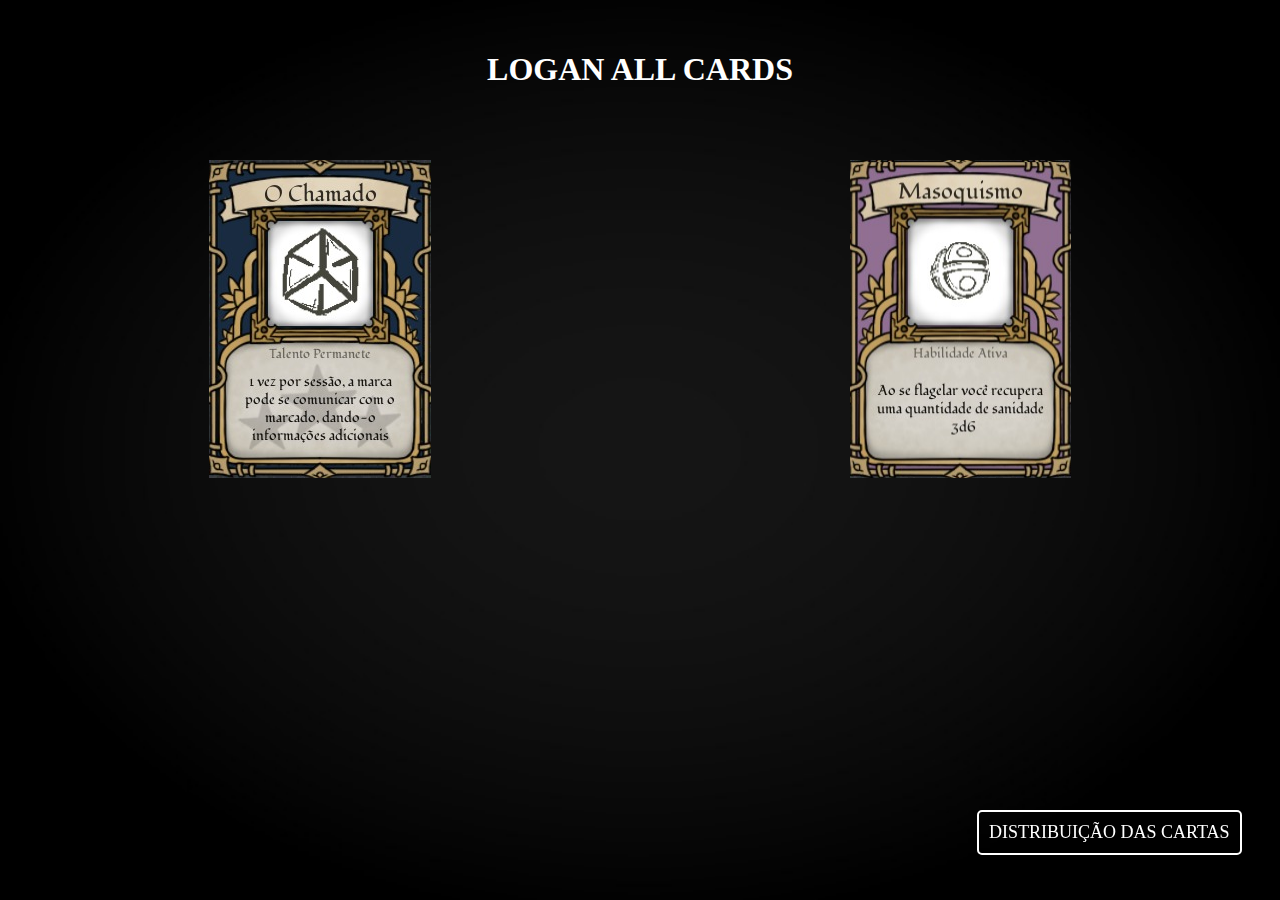
==== index.html @ 0ff84e12 "A" ====
<!DOCTYPE html>
    <head>
        <meta charset="utf-8">
        <meta http-equiv="X-UA-Compatible" content="IE=edge">
        <title></title>
        <meta name="description" content="">
        <meta name="viewport" content="width=device-width, initial-scale=1">
        <link rel="stylesheet" href="init.css">
    </head>
    <body>
        <footer>
            <a class="card-distribuition" href="dis.html">DISTRIBUIÇÃO DAS CARTAS</a>
        </footer>
        <div class="tittles">
            <h1>LOGAN ALL CARDS</h1>
        </div>

        <div class="image-container">
            <img src="CARTAS-HENRI/1.png" class="com" alt="Image 1">
            <img src="CARTAS-HENRI/2.png" class="com" alt="Image 2">
        </div>
    </body>
</html>
---- init.css ----
.image-container {
    display: flex;
    justify-content: space-around; 
    flex-wrap: wrap;
    overflow: hidden;
    margin-bottom: 15px;
    padding-top: 40px;
    padding-bottom: 40px;
  }

  .image-container img {
    max-width: 100%; 
    height: auto; 
    transition: transform 0.3s ease-in-out;
    margin-bottom: 10px; 
  }
  body {
    margin: 0;
    padding: 0;
    background-image: url('SITE ELEMENTS/BG.jpg');
    background-size: 100% 100%;
    background-attachment: fixed;
  }
  .tittles {
    justify-content: space-around;
    display: flex;
    height: auto;
    margin-bottom: 10px;
    color: white;
    padding-top: 30px;
  }
  .full-screen-image {
    width: 100%;
    height: 100%;
    object-fit: cover; 
    transition: transform 0.5s ease-in-out;
  }
  .com {
    transition: transform 0.5s ease-in-out;
  }
  .image-container .com:hover {
    transform: scale(1.2); /* Scalar menos ou mais */
  }
  .card-distribuition {
    display: inline-block;
    padding: 10px;
    border: 2px solid rgb(255, 255, 255);
    border-radius: 5px;
    font-size: 18px;
    text-decoration: none;
    color: rgb(255, 255, 255);
    transition: transform 0.5s ease-in-out;
    position: fixed;
    bottom: 5%;
    right: 3%;
    z-index:2;
  }

  .card-distribuition:hover {
    color:black;
    background-color:white;
    border: 2px solid white;
    transform: scale(1.2);
  }
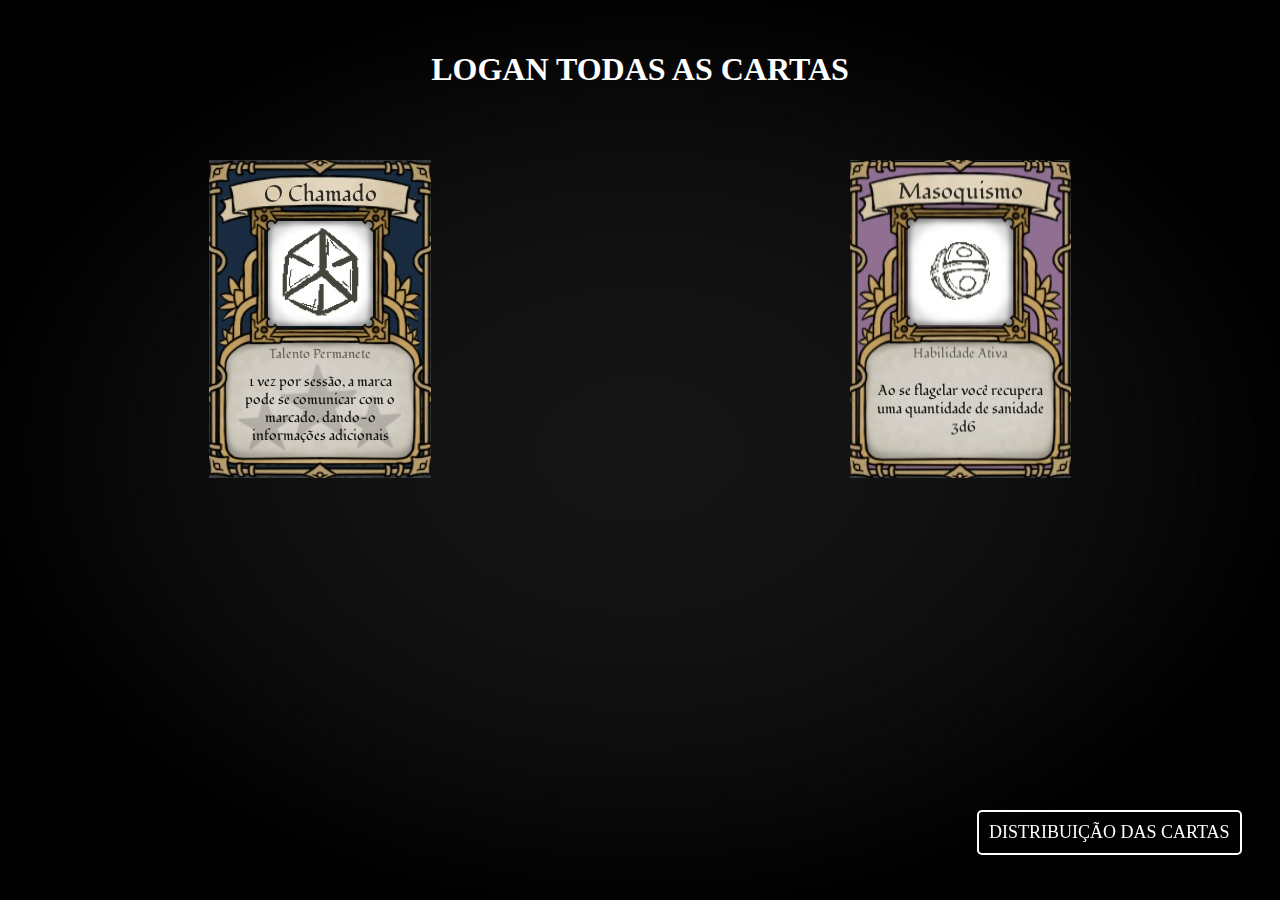
==== commit fa920ba8: "03/12/2023" ====
--- a/index.html
+++ b/index.html
@@ -2,17 +2,18 @@
     <head>
         <meta charset="utf-8">
         <meta http-equiv="X-UA-Compatible" content="IE=edge">
-        <title></title>
+        <title>CARTAS</title>
         <meta name="description" content="">
         <meta name="viewport" content="width=device-width, initial-scale=1">
         <link rel="stylesheet" href="init.css">
+        <link rel="icon" href="SITE ELEMENTS/icon.png">
     </head>
     <body>
         <footer>
             <a class="card-distribuition" href="dis.html">DISTRIBUIÇÃO DAS CARTAS</a>
         </footer>
         <div class="tittles">
-            <h1>LOGAN ALL CARDS</h1>
+            <h1>LOGAN TODAS AS CARTAS</h1>
         </div>
 
         <div class="image-container">
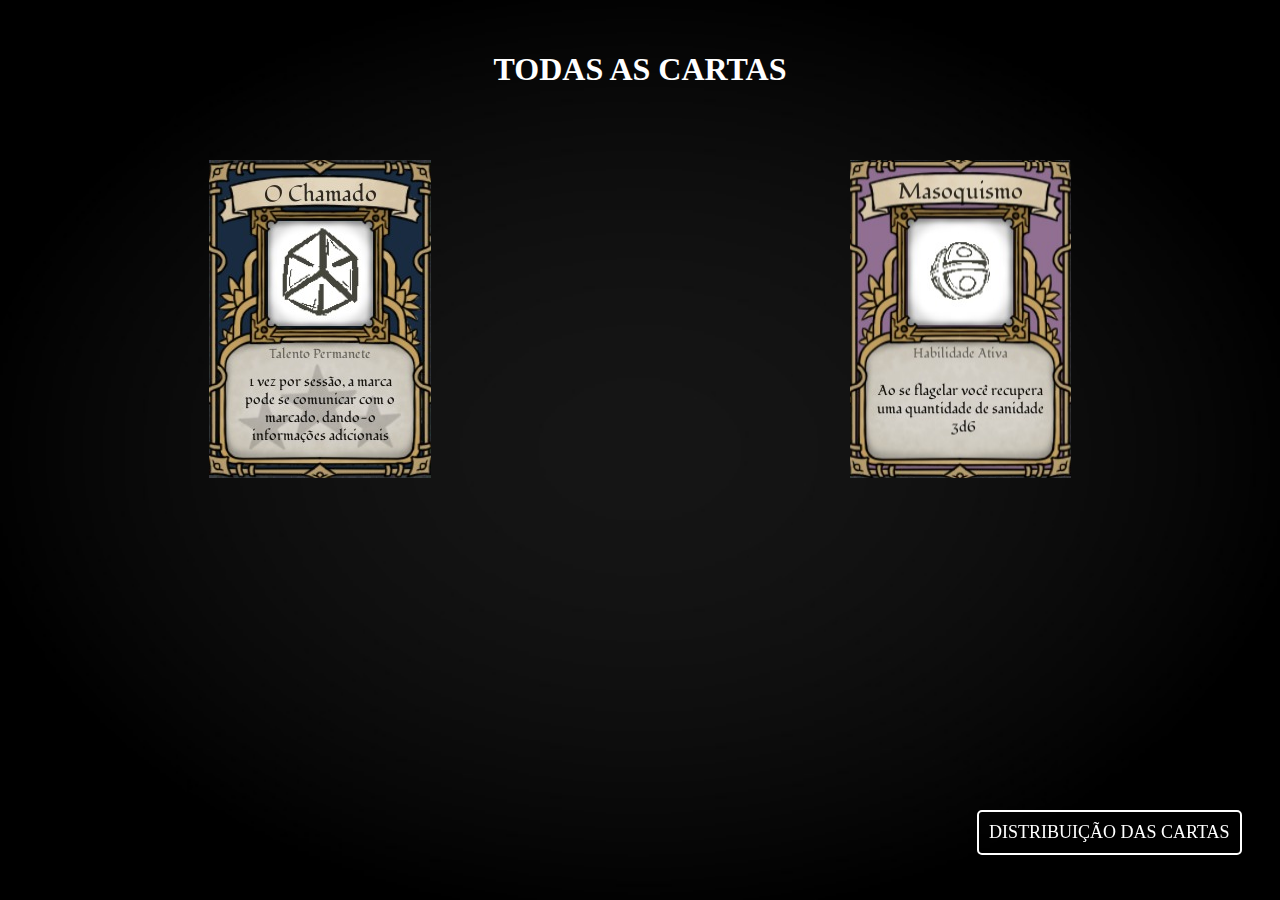
==== commit 78ef0250: "smallshift" ====
--- a/index.html
+++ b/index.html
@@ -13,7 +13,7 @@
             <a class="card-distribuition" href="dis.html">DISTRIBUIÇÃO DAS CARTAS</a>
         </footer>
         <div class="tittles">
-            <h1>LOGAN TODAS AS CARTAS</h1>
+            <h1>TODAS AS CARTAS</h1>
         </div>
 
         <div class="image-container">
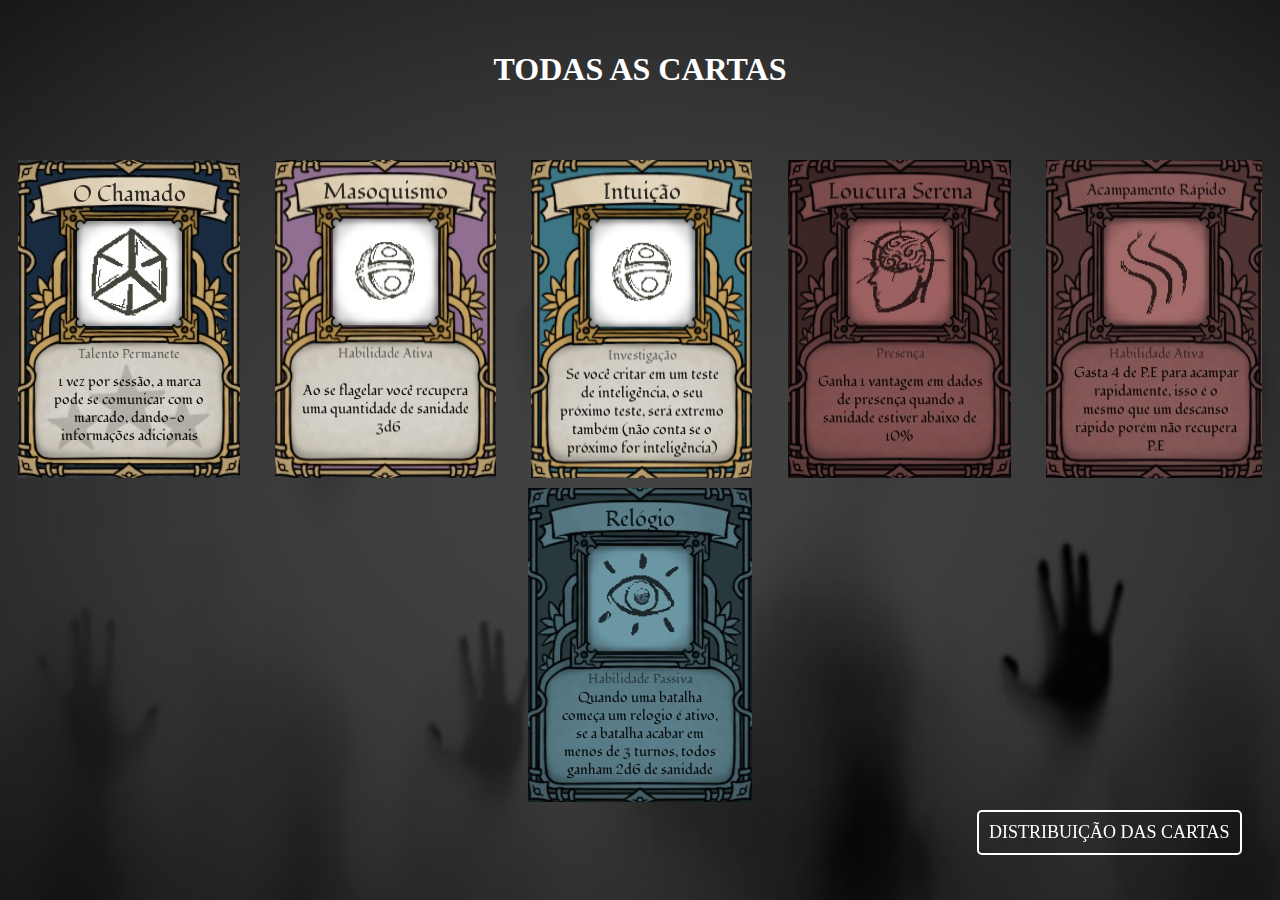
==== commit 1a9613da: "Intuição" ====
--- a/index.html
+++ b/index.html
@@ -17,8 +17,12 @@
         </div>
 
         <div class="image-container">
-            <img src="CARTAS-HENRI/1.png" class="com" alt="Image 1">
-            <img src="CARTAS-HENRI/2.png" class="com" alt="Image 2">
+            <img src="CARTAS-HENRI/Chamado.png" class="com" alt="Image 1">
+            <img src="CARTAS-HENRI/Masoquismo.png" class="com" alt="Image 2">
+            <img src="CARTAS-HENRI/Intuição.png" class="com" alt="Image 2">
+            <img src="CARTAS-HENRI/LoucuraSerena.png" alt="Image 2">
+            <img src="CARTAS-HENRI/AcampamentoRapido.png" alt="Image 2">
+            <img src="CARTAS-HENRI/Relogio.png" alt="Image 2">
         </div>
     </body>
 </html>